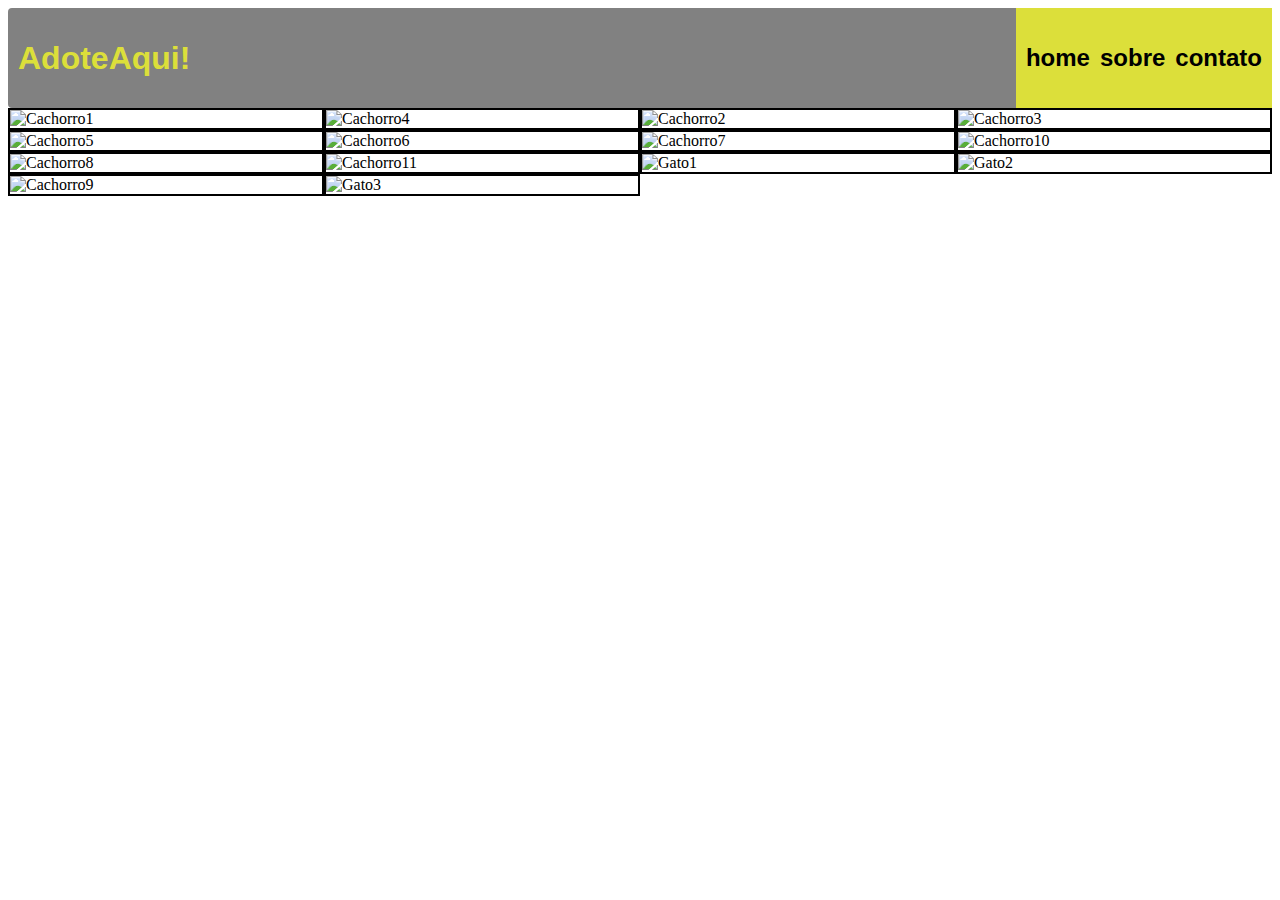
==== index.html @ 7d5920dd "mudança de nome" ====
<!DOCTYPE html>
<html>
    <head>
        <meta charset="utf-8">
        <meta name="viewport" content="width=device-width, initial-scale=1.0">
        <link rel="stylesheet" href="adoteaqui.css">
    </head>
    <body>
        <header>
            <h1>AdoteAqui!</h1>
            <div class="titleedge">
                <a href="">
                    <h2>home </h2>
                </a>
                <a href="">
                    <h2>sobre </h2>
                </a>
                <a href="">
                    <h2>contato</h2>
                </a>
            </div>
        </header>
        <main>
            <div class = "container">
                <img src="./libpets/Cachorro1.jpg" alt="Cachorro1">
                <img src="./libpets/Cachorro4.jpg" alt="Cachorro4">
                <img src="./libpets/Cachorro2.jpg" alt="Cachorro2">
                <img src="./libpets/Cachorro3.jpg" alt="Cachorro3">
            </div>
            <div class = "container">
                <img src="./libpets/Cachorro5.jpg" alt="Cachorro5">
                <img src="./libpets/Cachorro6.jpg" alt="Cachorro6">
                <img src="./libpets/Cachorro7.jpg" alt="Cachorro7">
                <img src="./libpets/Cachorro10.jpeg" alt="Cachorro10">
            </div>
            <div class = "container">
                <img src="./libpets/Cachorro8.jpg" alt="Cachorro8">
                <img src="./libpets/Cachorro11.jpeg" alt="Cachorro11">
                <img src="./libpets/Gato1.jpeg" alt="Gato1">
                <img src="./libpets/Gato2.jpg" alt="Gato2">
            </div>
            <div class = "container">
                <img src="./libpets/Cachorro9.jpeg" alt="Cachorro9">
                <img src="./libpets/Gato3.jpg" alt="Gato3">
            </div>
            
        </main>
       
    </body>
</html>
---- adoteaqui.css ----
header {
    color:  rgb(220, 223, 58);
    margin: 0;
    border-radius: 4px;
    width: 100%;
    display: flex;
    justify-content: space-between;
    background-color: #818181;
    font-family:'Segoe UI', Tahoma, Geneva, Verdana, sans-serif;
    height: 100px;
    align-items: center;
}
.titleedge {
    background-color: rgb(220, 223, 58);
    display: flex;
    flex-direction: row;
    padding-right: 10px;
    align-items: center;
    height: 100%;
}
.titleedge:hover{
    background-color: rgb(141, 143, 38);
    transition: background-color 0.2s;
}

h1, h2 {
    padding-left: 10px;
    
}
header h1:hover {
    font-size: 2.5rem;
    transition: font-size 0.1s;
}

a{
    text-decoration: none;
}

header h2 {
    color: black;
}
header h2:hover{
    color: #cccccc;
    transition: color 0.2s;
}
}
main {
    display: flex;
    flex-direction: column;
}
.container {
    display: flex;
    flex-direction: row;
    flex-wrap: nowrap;
    width: 100%;
}
main img{
    height: auto;
    box-sizing: border-box;
    /*border: black 5px solid;*/
    width: 25%;
    border: black 2px solid;
    transition: border 0.2s;
}
img:hover{
    border:rgb(220, 223, 58) 4px solid;
}

@media screen and (max-width:700px){
    h1{
        display: none;
    }
    .titleedge{
        display: flex;
        flex-direction: column;
        width: 100%;
        align-items: center;
        justify-content: flex-end;
        height: 300px;
    }
    .container{
        flex-direction: column;
    }
    main {
        padding-top: 100px;
    }
    main img{
        width: 100%;
    }
    
}
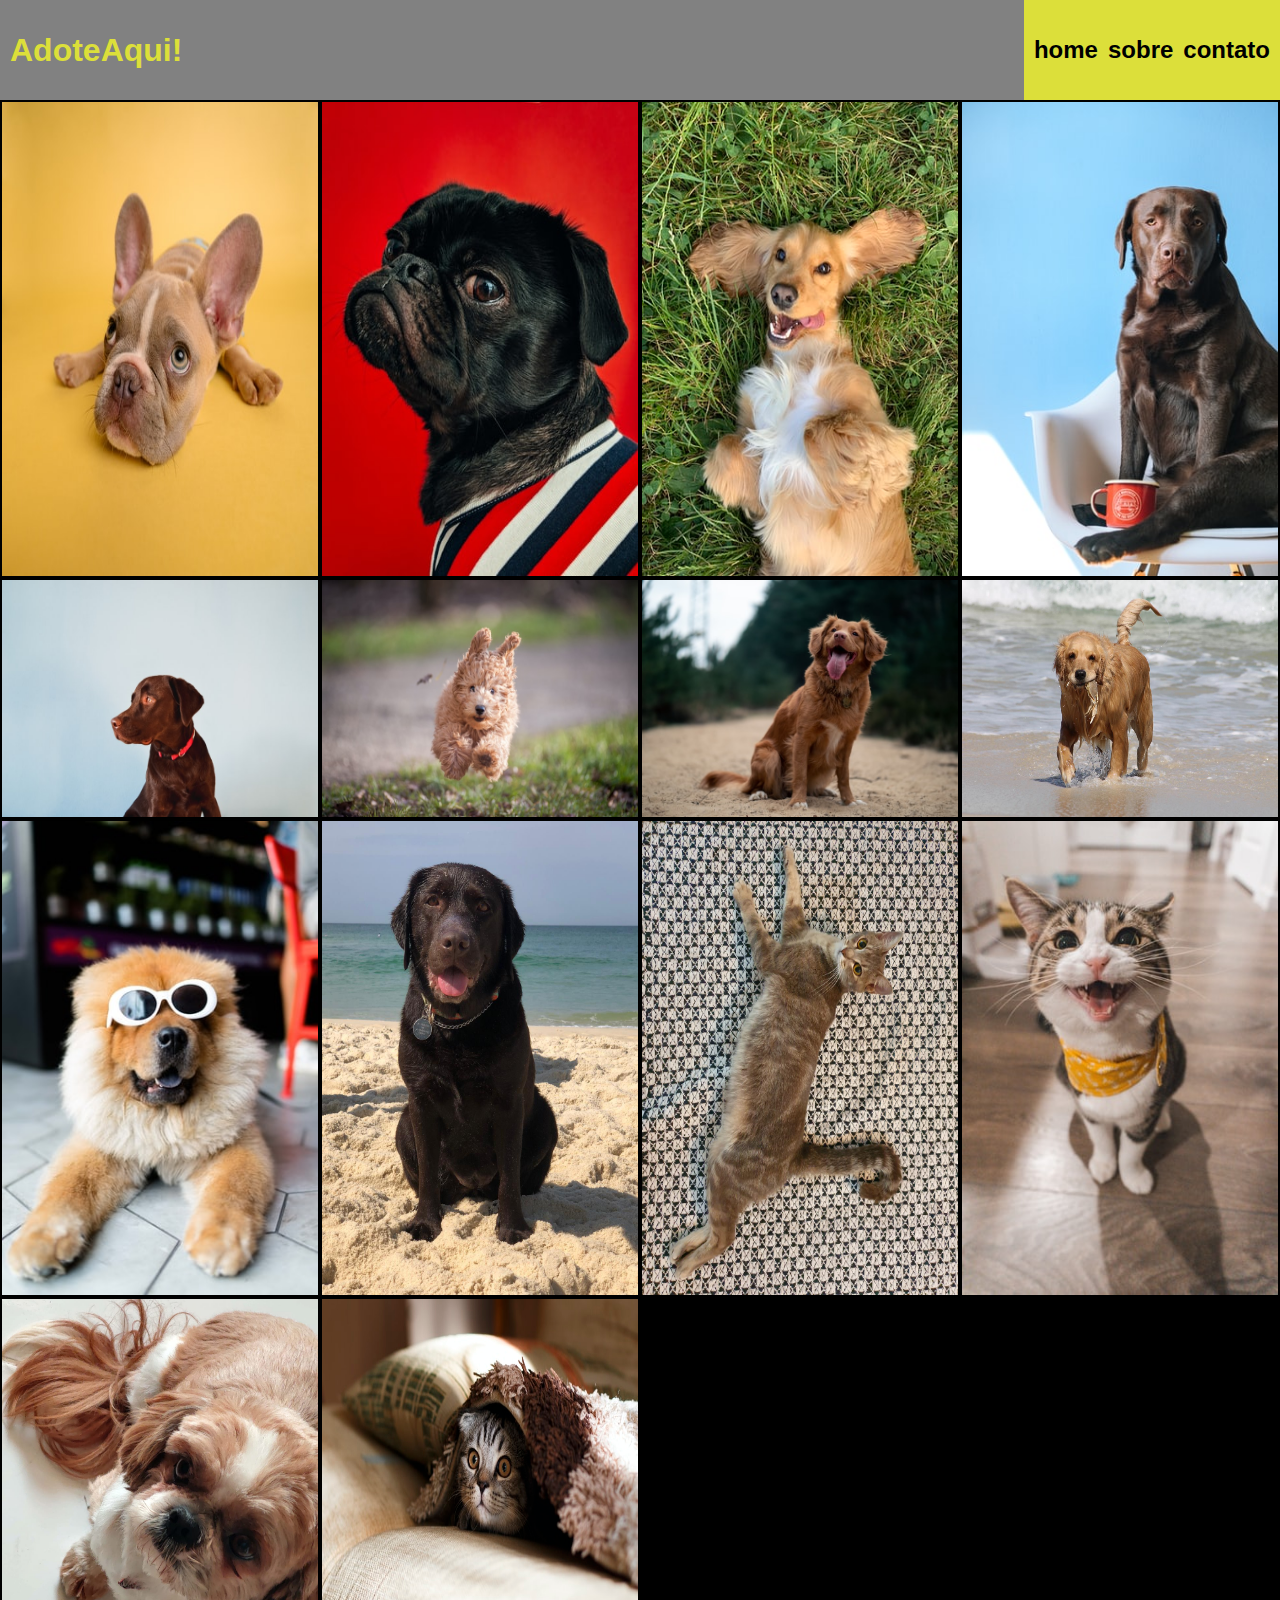
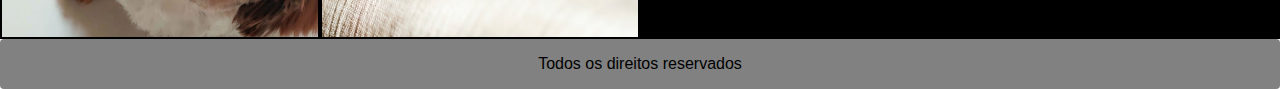
==== commit f050e963: "footer" ====
--- a/index.html
+++ b/index.html
@@ -45,6 +45,8 @@
             </div>
             
         </main>
-       
+       <footer>
+           Todos os direitos reservados
+       </footer>
     </body>
 </html>--- a/adoteaqui.css
+++ b/adoteaqui.css
@@ -1,7 +1,16 @@
+
+*{
+    margin: 0;
+    padding: 0;
+}
+main{
+    background-color: black;
+}
 header {
+    
     color:  rgb(220, 223, 58);
     margin: 0;
-    border-radius: 4px;
+    /*border-radius: 10px;*/
     width: 100%;
     display: flex;
     justify-content: space-between;
@@ -65,18 +74,34 @@
 img:hover{
     border:rgb(220, 223, 58) 4px solid;
 }
+footer{
+    color:  black;
+    margin: 0;
+    border-radius: 4px;
+    width: 100%;
+    display: flex;
+    align-items: center;
+    justify-content: center;
+    background-color: #818181;
+    font-family:'Segoe UI', Tahoma, Geneva, Verdana, sans-serif;
+    height: 50px;
+    align-items: center;
+
+}
 
 @media screen and (max-width:700px){
     h1{
         display: none;
     }
     .titleedge{
+        margin-top: 100px;
+        /*border-radius: 10px;*/
         display: flex;
         flex-direction: column;
         width: 100%;
         align-items: center;
-        justify-content: flex-end;
-        height: 300px;
+        justify-content: space-evenly;
+        height: 200px;
     }
     .container{
         flex-direction: column;
